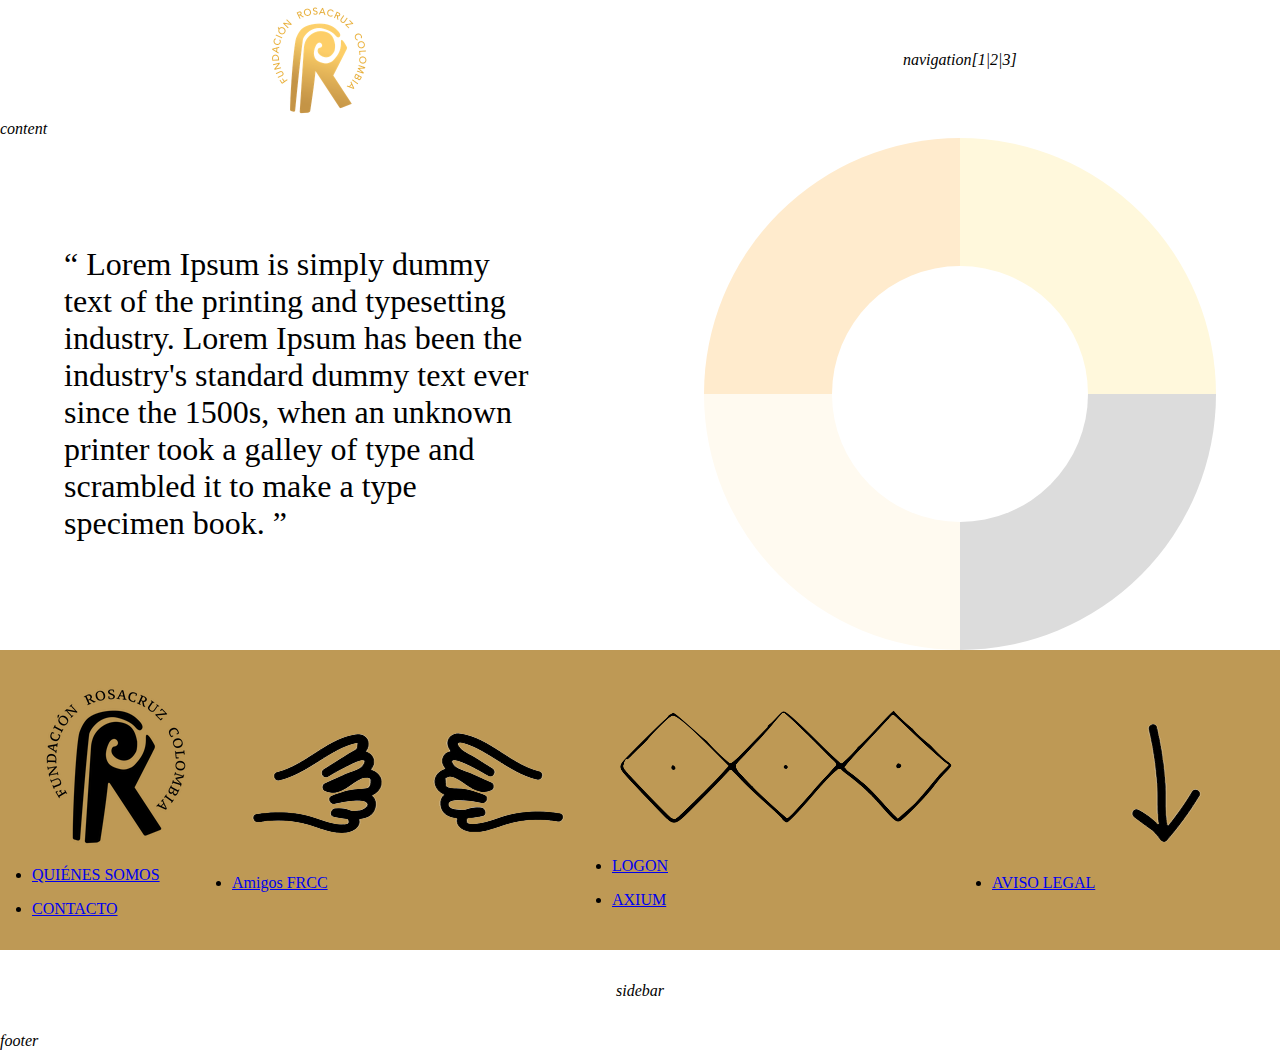
==== pages/index.html @ ac4dae91 "Refactor index.html and styles.css for improved structure and styling" ====
<!DOCTYPE html>
<html lang="en">
<head>
  <meta charset="UTF-8">
  <meta name="viewport" content="width=device-width, initial-scale=1.0">
  <title>Document</title>
  <link rel="stylesheet" href="./styles.css">
</head>
<body>
  <div id="container">
    <!-- MARK: HEADER -->
    <div id="header">
      <a href="/">
        <picture><img src="../assets/logo.png" alt="logo" /></picture>
      </a>
      <nav>
        <var>navigation[1|2|3]</var>
      </nav>
    </div>

    <div id="content">
      <var>content</var>
    </div>

    <!-- MARK: HERO -->
    <div class="rosa-hero">
      <div>
        <q>
          Lorem Ipsum is simply dummy text of the printing and typesetting industry. Lorem Ipsum has been the industry's standard dummy text ever since the 1500s, when an unknown printer took a
          galley of type and scrambled it to make a type specimen book.
        </q>
      </div>

      <nav class="rosa-circular-nav">
        <a data-orientation="top-left" href="#"></a>
        <a data-orientation="top-right" href="#"></a>
        <a data-orientation="bottom-left" href="#"></a>
        <a data-orientation="bottom-right" href="#"></a>
      </nav>
    </div>

    <!-- MARK: FOOTER -->
    <footer class="rosa-footer">
      <ul role="list">
        <li>
          <article class="rosa-footer-item">
            <img src="../assets/footer-logo.png" alt="logo" />
            <ul>
              <li><a href="#">QUIÉNES SOMOS</a></li>
              <li><a href="#">CONTACTO</a></li>
            </ul>
          </article>
        </li>
        <li>
          <article class="rosa-footer-item">
            <img src="../assets/footer-amigos.png" alt="logo" />
            <ul>
              <li><a href="#">Amigos FRCC</a></li>
          </article>
        </li>
        <li>
          <article class="rosa-footer-item">
            <img src="../assets/footer-logon.png" alt="logo" />
            <ul>
              <li><a href="#">LOGON</a></li>
              <li><a href="#">AXIUM</a></li>
            </ul>
          </article>
        </li>
        <li>
          <article class="rosa-footer-item">
            <img src="../assets/footer-aviso-legal.png" alt="logo" />
            <ul>
              <li><a href="#">AVISO LEGAL</a></li>
            </ul>
          </article>
        </li>
        <li>
          <article class="rosa-footer-item">
            <img src="../assets/footer-instagram.png" alt="logo" />
            <ul>
              <li><a href="#">INSTAGRAM</a></li>
            </ul>
          </article>
        </li>
      </ul>
    </footer>

    <!-- <div>
      <var>footer</var>
    </div> -->

    <div class="aside-container">
      <var>sidebar</var>
    </div>

    <div id="footer">
      <div class="gutter">
        <var>footer</var>
      </div>
    </div>
  </div>
</body>
</html>
---- pages/styles.css ----
:root {
  --background: white;
  --border-radius-nav-item: 100%;
}

html,
body {
  margin: 0;
  padding: 0;
  height: 100%;
  background-color: var(--background);
}

/*  Custom CSS
----------------------------------------------- */

:root {
  --footer-color: hsl(38.86deg 44.68% 53.92%);
}

* {
  box-sizing: border-box;
  padding: 0;
  margin: 0;
}

ul,
ol {
  list-style: none;
}

#container {
  display: flex;
  flex-direction: column;
  width: 100% !important;
}

#header {
  display: flex;
  justify-content: space-around;
  height: 120px
}

#header img {
  height: 100%;
}

#header nav {
  display: flex;
  flex-direction: row;
  align-items: center;
}

#header nav ul {
  display: flex;
  flex-direction: row;
  align-items: center;
  list-style: none;
  margin: 0;
  padding: 0;
  font-size: 1.2rem;
}

/* MARK: HERO */
.rosa-hero {
  display: flex;
  justify-content: space-around;
  align-items: center;
  gap: 2rem;
}

.rosa-hero > div {
  flex: 1;
}

.rosa-hero > div:first-child {
  text-wrap: pretty;
  max-width: 30ch;
  font-size: 2rem;
  line-height: normal;
}

.aside-container {
  width: 100%;
  display: flex;
  justify-content: center;
  background: var(--color-brown);
  padding: 2rem;
}

.aside-container aside {
  max-width: 1000px;
}

.rosa-circular-nav {
  position: relative;
  width: 40vw;
  aspect-ratio: 1/1;
  display: grid;
  grid-template-areas:
    "top-left top-right"
    "bottom-left bottom-right";
  grid-template-columns: repeat(2, 1fr);
  grid-template-rows: repeat(2, 1fr);
}

.rosa-circular-nav::after {
  content: '';
  position: absolute;
  top: 50%;
  left: 50%;
  transform: translate(-50%, -50%);
  width: 50%;
  aspect-ratio: 1/1;
  border-radius: 50%;
  background-color: var(--background);
}

a[data-orientation="top-left"] {
  grid-area: top-left;
  border-radius: var(--border-radius-nav-item) 0 0 0;
  transform-origin: 110% 110%;
  background-color: blanchedalmond;
}

a[data-orientation="top-left"] div {
  background-image: url('https://farm3.staticflickr.com/2827/10384422264_d9c7299146.jpg');
}

a[data-orientation="top-right"] {
  grid-area: top-right;
  border-radius: 0 var(--border-radius-nav-item) 0 0;
  transform-origin: -10% 110%;
  background-color: cornsilk;
}

a[data-orientation="top-right"] div {
  background-image: url('https://farm7.staticflickr.com/6083/6055581292_d94c2d90e3.jpg');
}

a[data-orientation="bottom-left"] {
  grid-area: bottom-left;
  border-radius: 0 0 0 var(--border-radius-nav-item);
  transform-origin: 110% -10%;
  background-color: floralwhite;
}

a[data-orientation="bottom-left"] div {
  background-image: url('https://farm7.staticflickr.com/6092/6227418584_d5883b0948.jpg');
}

a[data-orientation="bottom-right"] {
  grid-area: bottom-right;
  border-radius: 0 0 var(--border-radius-nav-item) 0;
  transform-origin: -10% -10%;
  background-color: gainsboro;
}

a[data-orientation="bottom-right"] div {
  background-image: url('https://farm8.staticflickr.com/7187/6895047173_d4b1a0d798.jpg');
}

/* MARK: FOOTER */
.rosa-footer {
  display: flex;
  justify-content: space-around;
  align-items: center;
  gap: 2rem;
  padding: 2rem;
  background-color: var(--footer-color);
}

.rosa-footer ul {
  display: flex;
  justify-content: space-around;
  align-items: center;
  gap: 2rem;
}

.rosa-footer-item {
  display: flex;
  flex-direction: column;
  gap: 1rem;
}

.rosa-footer-item ul {
  display: flex;
  flex-direction: column;
  align-items: flex-start;
  gap: 1rem;
  list-style-type: disc;
}
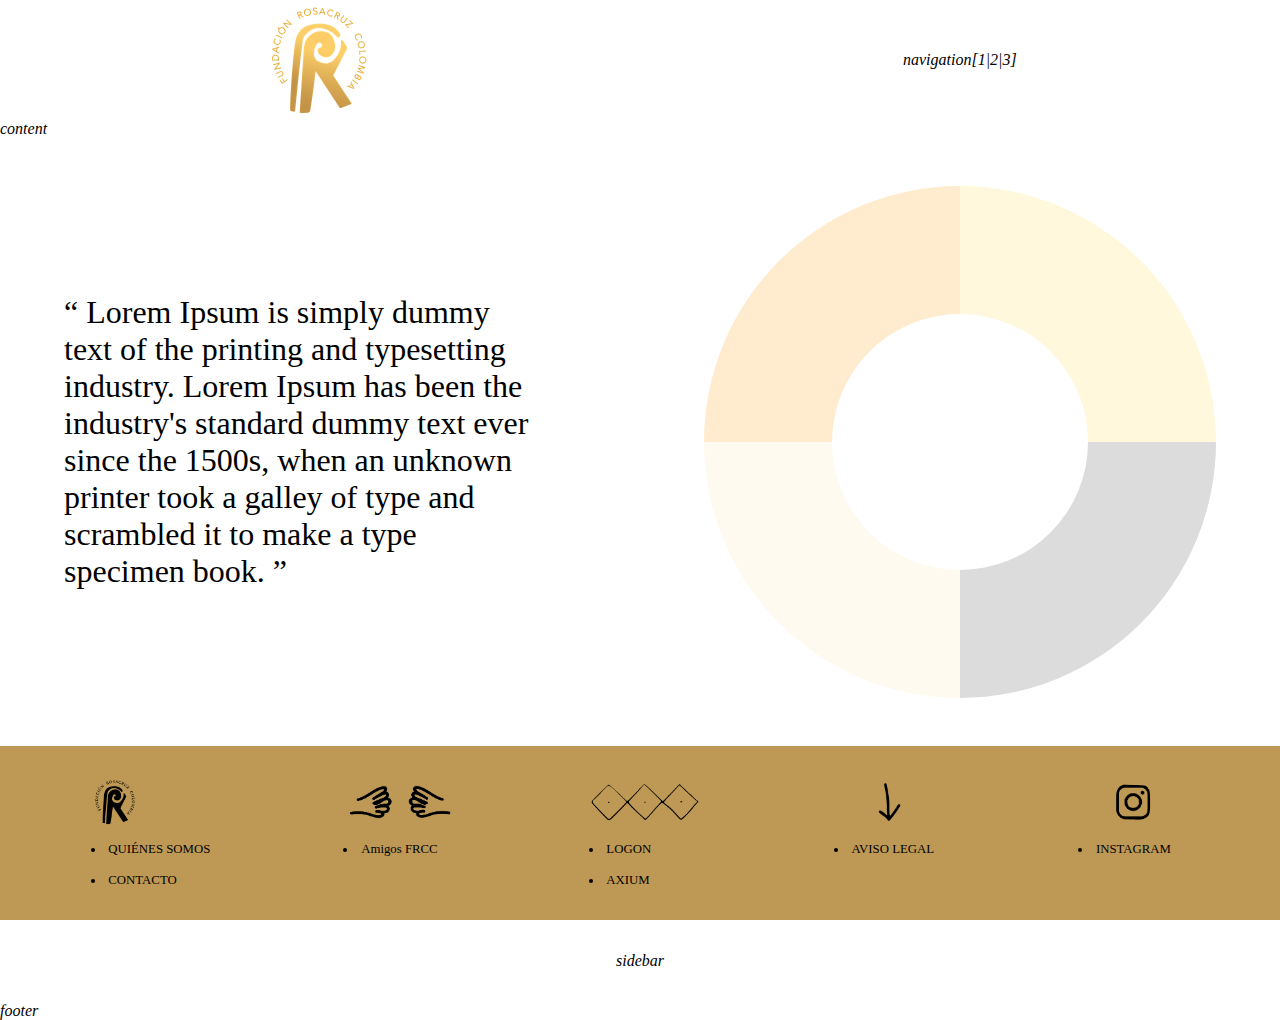
==== commit 35606c5e: "Refactor HTML and CSS for branding update" ====
--- a/pages/index.html
+++ b/pages/index.html
@@ -7,9 +7,9 @@
   <link rel="stylesheet" href="./styles.css">
 </head>
 <body>
-  <div id="container">
+  <div id="rosa-container">
     <!-- MARK: HEADER -->
-    <div id="header">
+    <div id="rosa-header">
       <a href="/">
         <picture><img src="../assets/logo.png" alt="logo" /></picture>
       </a>
@@ -18,7 +18,7 @@
       </nav>
     </div>
 
-    <div id="content">
+    <div id="rosa-content">
       <var>content</var>
     </div>
 
@@ -44,7 +44,7 @@
       <ul role="list">
         <li>
           <article class="rosa-footer-item">
-            <img src="../assets/footer-logo.png" alt="logo" />
+            <img class="rosa-footer-logo" src="../assets/footer-logo.png" alt="logo" />
             <ul>
               <li><a href="#">QUIÉNES SOMOS</a></li>
               <li><a href="#">CONTACTO</a></li>
@@ -90,7 +90,7 @@
       <var>footer</var>
     </div> -->
 
-    <div class="aside-container">
+    <div class="rosa-aside-container">
       <var>sidebar</var>
     </div>
 
--- a/pages/styles.css
+++ b/pages/styles.css
@@ -14,44 +14,73 @@
 /*  Custom CSS
 ----------------------------------------------- */
 
+/* MARK: ROOT */
 :root {
-  --footer-color: hsl(38.86deg 44.68% 53.92%);
-}
-
+  --footer-color: #be9955;
+  --text-color: black;
+}
+
+/* MARK: GLOBAL */
 * {
   box-sizing: border-box;
   padding: 0;
   margin: 0;
 }
 
+body {
+  font-size: 16px;
+  color: var(--text-color);
+}
+
 ul,
 ol {
   list-style: none;
 }
 
-#container {
+a,
+p,
+h1,
+h2,
+h3,
+h4,
+h5,
+h6 {
+  font-size: inherit;
+  color: inherit;
+}
+
+a {
+  text-decoration: none;
+}
+
+a:hover {
+  text-decoration: underline;
+}
+
+#rosa-container {
   display: flex;
   flex-direction: column;
   width: 100% !important;
 }
 
-#header {
+/* MARK: HEADER */
+#rosa-header {
   display: flex;
   justify-content: space-around;
   height: 120px
 }
 
-#header img {
+#rosa-header img {
   height: 100%;
 }
 
-#header nav {
+#rosa-header nav {
   display: flex;
   flex-direction: row;
   align-items: center;
 }
 
-#header nav ul {
+#rosa-header nav ul {
   display: flex;
   flex-direction: row;
   align-items: center;
@@ -67,6 +96,9 @@
   justify-content: space-around;
   align-items: center;
   gap: 2rem;
+  flex-wrap: wrap;
+  padding-top: 3rem;
+  padding-bottom: 3rem;
 }
 
 .rosa-hero > div {
@@ -80,7 +112,7 @@
   line-height: normal;
 }
 
-.aside-container {
+.rosa-aside-container {
   width: 100%;
   display: flex;
   justify-content: center;
@@ -88,7 +120,7 @@
   padding: 2rem;
 }
 
-.aside-container aside {
+.rosa-aside-container aside {
   max-width: 1000px;
 }
 
@@ -168,13 +200,17 @@
   gap: 2rem;
   padding: 2rem;
   background-color: var(--footer-color);
+  font-size: 0.8rem;
 }
 
 .rosa-footer ul {
-  display: flex;
-  justify-content: space-around;
-  align-items: center;
+  width: 100%;
+  max-width: 1200px;
+  display: flex;
+  justify-content: space-around;
+  align-items: baseline;
   gap: 2rem;
+  flex-wrap: wrap;
 }
 
 .rosa-footer-item {
@@ -189,7 +225,16 @@
   align-items: flex-start;
   gap: 1rem;
   list-style-type: disc;
-}
-
-
-
+  list-style-position: inside;
+}
+
+.rosa-footer-item img {
+  height: 48px;
+  width: auto;
+}
+
+img.rosa-footer-logo {
+  height: 48px;
+  width: 48px;
+}
+
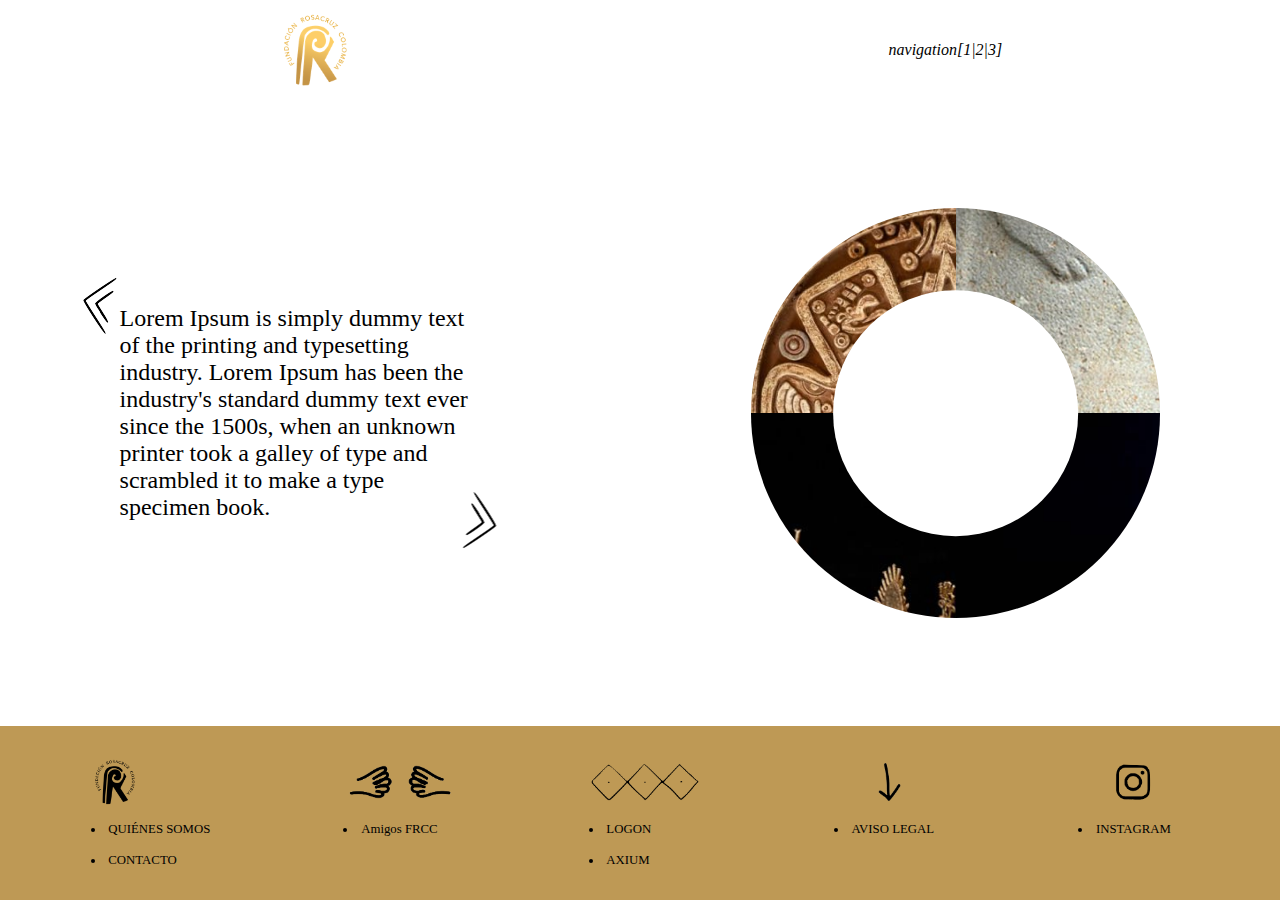
==== commit dc399e90: "Refactor index.html and styles.css for enhanced visual design and branding" ====
--- a/pages/index.html
+++ b/pages/index.html
@@ -18,24 +18,34 @@
       </nav>
     </div>
 
-    <div id="rosa-content">
+    <!-- <div id="rosa-content">
       <var>content</var>
-    </div>
+    </div> -->
 
     <!-- MARK: HERO -->
     <div class="rosa-hero">
-      <div>
+      <div class="rosa-hero-quote">
+        <img src="../assets/quote.png" alt="quote" />
         <q>
           Lorem Ipsum is simply dummy text of the printing and typesetting industry. Lorem Ipsum has been the industry's standard dummy text ever since the 1500s, when an unknown printer took a
           galley of type and scrambled it to make a type specimen book.
         </q>
+        <img src="../assets/quote.png" alt="quote" />
       </div>
 
       <nav class="rosa-circular-nav">
-        <a data-orientation="top-left" href="#"></a>
-        <a data-orientation="top-right" href="#"></a>
-        <a data-orientation="bottom-left" href="#"></a>
-        <a data-orientation="bottom-right" href="#"></a>
+        <a data-orientation="top-left" href="#">
+          <img src="../assets/hero-nav-1.jpeg" alt="nav" />
+        </a>
+        <a data-orientation="top-right" href="#">
+          <img src="../assets/hero-nav-2.jpeg" alt="nav" />
+        </a>
+        <a data-orientation="bottom-left" href="#">
+          <img src="../assets/hero-nav-3.jpeg" alt="nav" />
+        </a>
+        <a data-orientation="bottom-right" href="#">
+          <img src="../assets/hero-nav-4.jpeg" alt="nav" />
+        </a>
       </nav>
     </div>
 
@@ -90,7 +100,7 @@
       <var>footer</var>
     </div> -->
 
-    <div class="rosa-aside-container">
+    <!-- <div class="rosa-aside-container">
       <var>sidebar</var>
     </div>
 
@@ -98,7 +108,8 @@
       <div class="gutter">
         <var>footer</var>
       </div>
-    </div>
+    </div> -->
+
   </div>
 </body>
 </html>
--- a/pages/styles.css
+++ b/pages/styles.css
@@ -8,7 +8,7 @@
   margin: 0;
   padding: 0;
   height: 100%;
-  background-color: var(--background);
+  background-color: var(--rosa-page-background);
 }
 
 /*  Custom CSS
@@ -16,8 +16,10 @@
 
 /* MARK: ROOT */
 :root {
-  --footer-color: #be9955;
-  --text-color: black;
+  --rosa-page-background: white;
+  --rosa-footer-color: #be9955;
+  --rosa-text-color: black;
+  --rosa-max-width: 1200px;
 }
 
 /* MARK: GLOBAL */
@@ -29,7 +31,7 @@
 
 body {
   font-size: 16px;
-  color: var(--text-color);
+  color: var(--rosa-text-color);
 }
 
 ul,
@@ -39,6 +41,7 @@
 
 a,
 p,
+q,
 h1,
 h2,
 h3,
@@ -49,6 +52,21 @@
   color: inherit;
 }
 
+a,
+p,
+span {
+  text-wrap: pretty;
+}
+
+h1,
+h2,
+h3,
+h4,
+h5,
+h6 {
+  text-wrap: balance;
+}
+
 a {
   text-decoration: none;
 }
@@ -61,13 +79,15 @@
   display: flex;
   flex-direction: column;
   width: 100% !important;
+  min-height: 100%;
 }
 
 /* MARK: HEADER */
 #rosa-header {
   display: flex;
   justify-content: space-around;
-  height: 120px
+  height: 100px;
+  padding: 10px;
 }
 
 #rosa-header img {
@@ -92,13 +112,14 @@
 
 /* MARK: HERO */
 .rosa-hero {
+  flex: 1;
   display: flex;
   justify-content: space-around;
   align-items: center;
   gap: 2rem;
   flex-wrap: wrap;
-  padding-top: 3rem;
-  padding-bottom: 3rem;
+  padding-top: 1rem;
+  padding-bottom: 1rem;
 }
 
 .rosa-hero > div {
@@ -108,25 +129,41 @@
 .rosa-hero > div:first-child {
   text-wrap: pretty;
   max-width: 30ch;
-  font-size: 2rem;
   line-height: normal;
 }
 
-.rosa-aside-container {
-  width: 100%;
-  display: flex;
-  justify-content: center;
-  background: var(--color-brown);
-  padding: 2rem;
-}
-
-.rosa-aside-container aside {
-  max-width: 1000px;
-}
-
+/* MARK: HERO QUOTE */
+.rosa-hero-quote {
+  position: relative;
+  font-size: 1.5rem;
+}
+
+.rosa-hero-quote img:first-child {
+  position: absolute;
+  top: 0;
+  left: 0;
+  transform: translate(-100%, -50%);
+}
+
+.rosa-hero-quote img:last-child {
+  position: absolute;
+  bottom: 0;
+  right: 0;
+  transform: rotate(180deg) translate(-50%, -50%);
+}
+
+.rosa-hero-quote q::before {
+  content: "";
+}
+
+.rosa-hero-quote q::after {
+  content: "";
+}
+
+/* MARK: HERO NAV */
 .rosa-circular-nav {
   position: relative;
-  width: 40vw;
+  width: 32vw;
   aspect-ratio: 1/1;
   display: grid;
   grid-template-areas:
@@ -142,10 +179,20 @@
   top: 50%;
   left: 50%;
   transform: translate(-50%, -50%);
-  width: 50%;
+  width: 60%;
   aspect-ratio: 1/1;
   border-radius: 50%;
-  background-color: var(--background);
+  background-color: var(--rosa-page-background);
+}
+
+.rosa-circular-nav a {
+  overflow: hidden;
+}
+
+.rosa-circular-nav img {
+  width: 400px;
+  aspect-ratio: 1 / 1;
+  object-fit: cover;
 }
 
 a[data-orientation="top-left"] {
@@ -192,6 +239,17 @@
   background-image: url('https://farm8.staticflickr.com/7187/6895047173_d4b1a0d798.jpg');
 }
 
+.rosa-aside-container {
+  width: 100%;
+  display: flex;
+  justify-content: center;
+  padding: 2rem;
+}
+
+.rosa-aside-container aside {
+  max-width: 1000px;
+}
+
 /* MARK: FOOTER */
 .rosa-footer {
   display: flex;
@@ -199,7 +257,7 @@
   align-items: center;
   gap: 2rem;
   padding: 2rem;
-  background-color: var(--footer-color);
+  background-color: var(--rosa-footer-color);
   font-size: 0.8rem;
 }
 
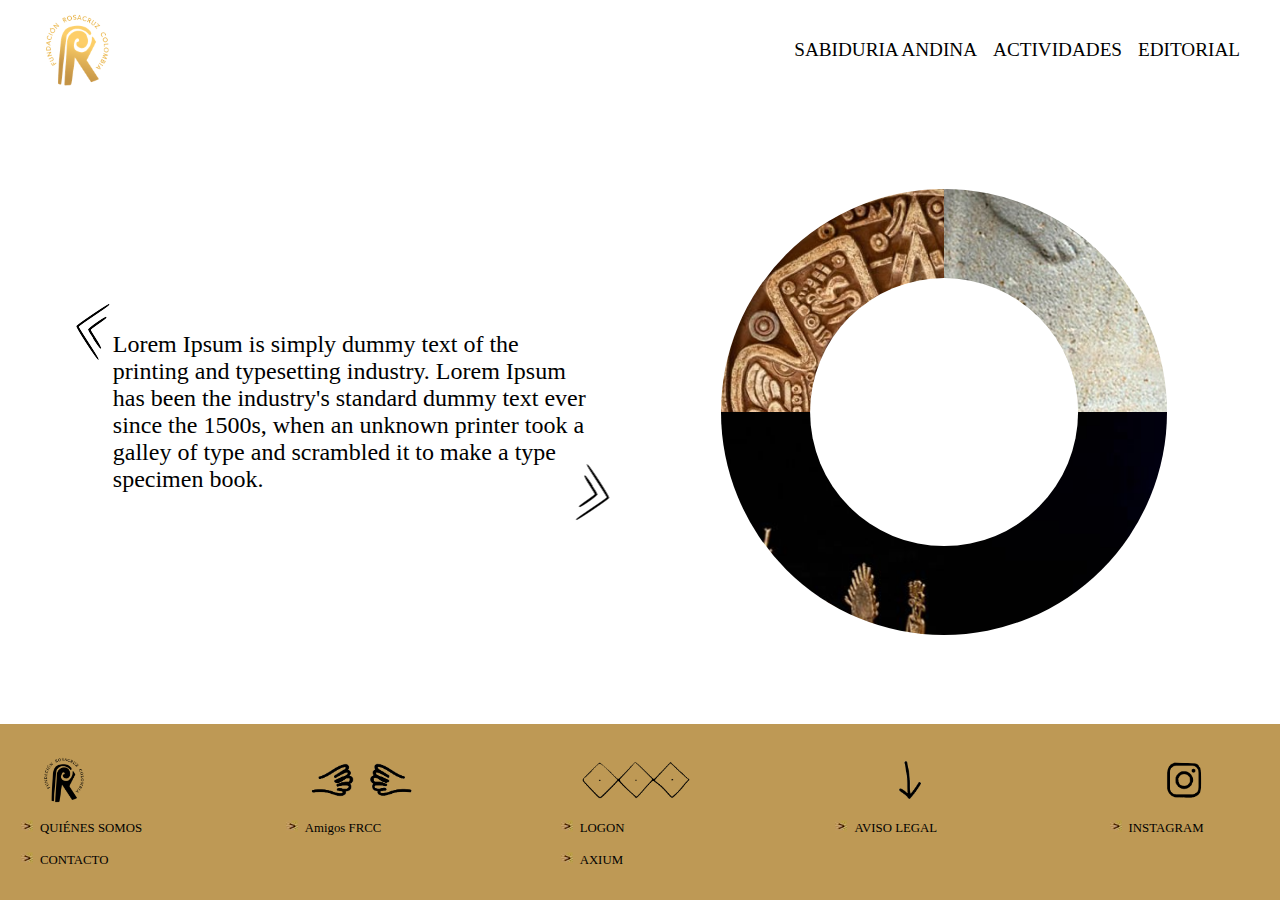
==== commit 936dd840: "Update header layout and navigation links in index.html, adjust CSS for consistency" ====
--- a/pages/index.html
+++ b/pages/index.html
@@ -10,12 +10,21 @@
   <div id="rosa-container">
     <!-- MARK: HEADER -->
     <div id="rosa-header">
-      <a href="/">
-        <picture><img src="../assets/logo.png" alt="logo" /></picture>
-      </a>
-      <nav>
-        <var>navigation[1|2|3]</var>
-      </nav>
+      <div>
+        <a href="/">
+          <picture><img src="../assets/logo.png" alt="logo" /></picture>
+        </a>
+        <!-- <nav>
+          <var>navigation[1|2|3]</var>
+        </nav> -->
+        <nav>
+          <ul>
+            <li><a href="#">SABIDURIA ANDINA</a></li>
+            <li><a href="#">ACTIVIDADES</a></li>
+            <li><a href="#">EDITORIAL</a></li>
+          </ul>
+        </nav>
+      </div>
     </div>
 
     <!-- <div id="rosa-content">
--- a/pages/styles.css
+++ b/pages/styles.css
@@ -85,19 +85,31 @@
 /* MARK: HEADER */
 #rosa-header {
   display: flex;
-  justify-content: space-around;
+  justify-content: center;
   height: 100px;
   padding: 10px;
 }
 
+#rosa-header > div {
+  display: flex;
+  justify-content: space-between;
+  height: 100%;
+  width: 100%;
+  max-width: var(--rosa-max-width);
+}
+
 #rosa-header img {
   height: 100%;
 }
 
 #rosa-header nav {
-  display: flex;
-  flex-direction: row;
+  align-self: center;
+}
+
+#rosa-header nav ul {
+  display: flex;
   align-items: center;
+  gap: 1rem;
 }
 
 #rosa-header nav ul {
@@ -114,26 +126,24 @@
 .rosa-hero {
   flex: 1;
   display: flex;
-  justify-content: space-around;
+  justify-content: center;
   align-items: center;
-  gap: 2rem;
+  gap: 10vw;
   flex-wrap: wrap;
-  padding-top: 1rem;
-  padding-bottom: 1rem;
-}
-
-.rosa-hero > div {
-  flex: 1;
+  padding: 2rem;
 }
 
 .rosa-hero > div:first-child {
   text-wrap: pretty;
-  max-width: 30ch;
+  max-width: 40ch;
   line-height: normal;
 }
 
 /* MARK: HERO QUOTE */
 .rosa-hero-quote {
+  flex-grow: 1;
+  flex-basis: 300px;
+  flex-shrink: 0;
   position: relative;
   font-size: 1.5rem;
 }
@@ -162,6 +172,8 @@
 
 /* MARK: HERO NAV */
 .rosa-circular-nav {
+  flex-grow: 0.3;
+  flex-basis: 300px;
   position: relative;
   width: 32vw;
   aspect-ratio: 1/1;
@@ -263,9 +275,9 @@
 
 .rosa-footer ul {
   width: 100%;
-  max-width: 1200px;
-  display: flex;
-  justify-content: space-around;
+  max-width: var(--rosa-max-width);
+  display: flex;
+  justify-content: space-between;
   align-items: baseline;
   gap: 2rem;
   flex-wrap: wrap;
@@ -284,6 +296,7 @@
   gap: 1rem;
   list-style-type: disc;
   list-style-position: inside;
+  list-style: url('../assets/list-decoration.png');
 }
 
 .rosa-footer-item img {
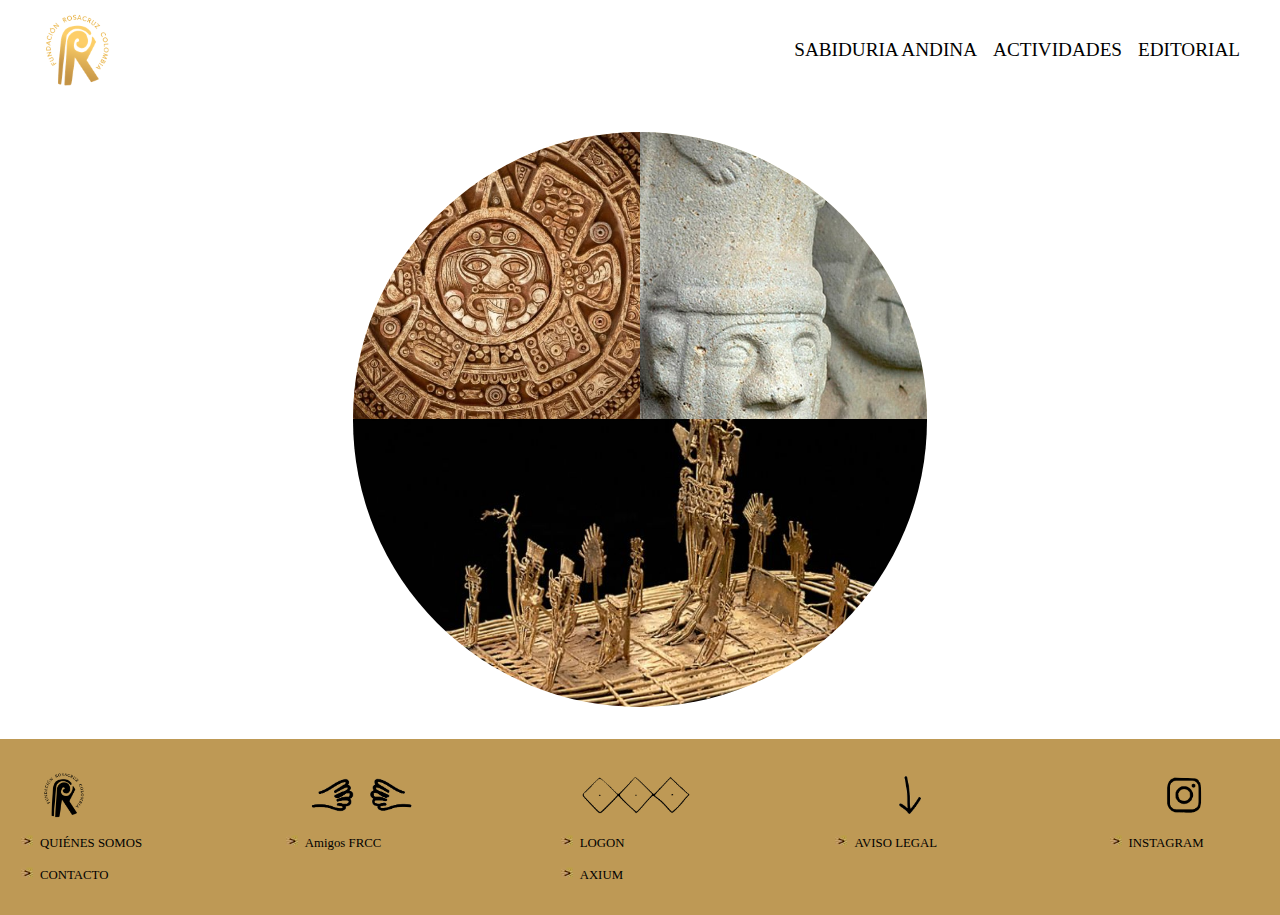
==== commit 5d33c826: "Refactor rosa-hero and rosa-circular-nav layouts in index.html and styles.css" ====
--- a/pages/index.html
+++ b/pages/index.html
@@ -33,15 +33,6 @@
 
     <!-- MARK: HERO -->
     <div class="rosa-hero">
-      <div class="rosa-hero-quote">
-        <img src="../assets/quote.png" alt="quote" />
-        <q>
-          Lorem Ipsum is simply dummy text of the printing and typesetting industry. Lorem Ipsum has been the industry's standard dummy text ever since the 1500s, when an unknown printer took a
-          galley of type and scrambled it to make a type specimen book.
-        </q>
-        <img src="../assets/quote.png" alt="quote" />
-      </div>
-
       <nav class="rosa-circular-nav">
         <a data-orientation="top-left" href="#">
           <img src="../assets/hero-nav-1.jpeg" alt="nav" />
@@ -49,11 +40,8 @@
         <a data-orientation="top-right" href="#">
           <img src="../assets/hero-nav-2.jpeg" alt="nav" />
         </a>
-        <a data-orientation="bottom-left" href="#">
+        <a data-orientation="bottom" href="#">
           <img src="../assets/hero-nav-3.jpeg" alt="nav" />
-        </a>
-        <a data-orientation="bottom-right" href="#">
-          <img src="../assets/hero-nav-4.jpeg" alt="nav" />
         </a>
       </nav>
     </div>
--- a/pages/styles.css
+++ b/pages/styles.css
@@ -139,37 +139,6 @@
   line-height: normal;
 }
 
-/* MARK: HERO QUOTE */
-.rosa-hero-quote {
-  flex-grow: 1;
-  flex-basis: 300px;
-  flex-shrink: 0;
-  position: relative;
-  font-size: 1.5rem;
-}
-
-.rosa-hero-quote img:first-child {
-  position: absolute;
-  top: 0;
-  left: 0;
-  transform: translate(-100%, -50%);
-}
-
-.rosa-hero-quote img:last-child {
-  position: absolute;
-  bottom: 0;
-  right: 0;
-  transform: rotate(180deg) translate(-50%, -50%);
-}
-
-.rosa-hero-quote q::before {
-  content: "";
-}
-
-.rosa-hero-quote q::after {
-  content: "";
-}
-
 /* MARK: HERO NAV */
 .rosa-circular-nav {
   flex-grow: 0.3;
@@ -180,21 +149,11 @@
   display: grid;
   grid-template-areas:
     "top-left top-right"
-    "bottom-left bottom-right";
+    "bottom bottom";
   grid-template-columns: repeat(2, 1fr);
   grid-template-rows: repeat(2, 1fr);
-}
-
-.rosa-circular-nav::after {
-  content: '';
-  position: absolute;
-  top: 50%;
-  left: 50%;
-  transform: translate(-50%, -50%);
-  width: 60%;
-  aspect-ratio: 1/1;
+  overflow: hidden;
   border-radius: 50%;
-  background-color: var(--rosa-page-background);
 }
 
 .rosa-circular-nav a {
@@ -202,53 +161,43 @@
 }
 
 .rosa-circular-nav img {
-  width: 400px;
+  width: 100%;
   aspect-ratio: 1 / 1;
   object-fit: cover;
+  height: 100%;
+  transform: scale(1);
+  transition: .3s ease-in-out;
+}
+
+.rosa-circular-nav a:hover img {
+  transform: scale(1.1);
+  transition: transform .3s ease-in-out;
 }
 
 a[data-orientation="top-left"] {
   grid-area: top-left;
-  border-radius: var(--border-radius-nav-item) 0 0 0;
+  z-index: 1;
   transform-origin: 110% 110%;
   background-color: blanchedalmond;
 }
 
-a[data-orientation="top-left"] div {
-  background-image: url('https://farm3.staticflickr.com/2827/10384422264_d9c7299146.jpg');
-}
-
 a[data-orientation="top-right"] {
   grid-area: top-right;
-  border-radius: 0 var(--border-radius-nav-item) 0 0;
+  z-index: 1;
   transform-origin: -10% 110%;
   background-color: cornsilk;
 }
 
-a[data-orientation="top-right"] div {
-  background-image: url('https://farm7.staticflickr.com/6083/6055581292_d94c2d90e3.jpg');
-}
-
-a[data-orientation="bottom-left"] {
-  grid-area: bottom-left;
-  border-radius: 0 0 0 var(--border-radius-nav-item);
-  transform-origin: 110% -10%;
-  background-color: floralwhite;
-}
-
-a[data-orientation="bottom-left"] div {
-  background-image: url('https://farm7.staticflickr.com/6092/6227418584_d5883b0948.jpg');
-}
-
-a[data-orientation="bottom-right"] {
-  grid-area: bottom-right;
-  border-radius: 0 0 var(--border-radius-nav-item) 0;
-  transform-origin: -10% -10%;
-  background-color: gainsboro;
-}
-
-a[data-orientation="bottom-right"] div {
-  background-image: url('https://farm8.staticflickr.com/7187/6895047173_d4b1a0d798.jpg');
+a[data-orientation="bottom"] {
+  grid-area: bottom;
+}
+
+a[data-orientation="bottom"] div {
+  position: absolute;
+  top: 0;
+  left: 0;
+  width: 100%;
+  height: 100%;
 }
 
 .rosa-aside-container {
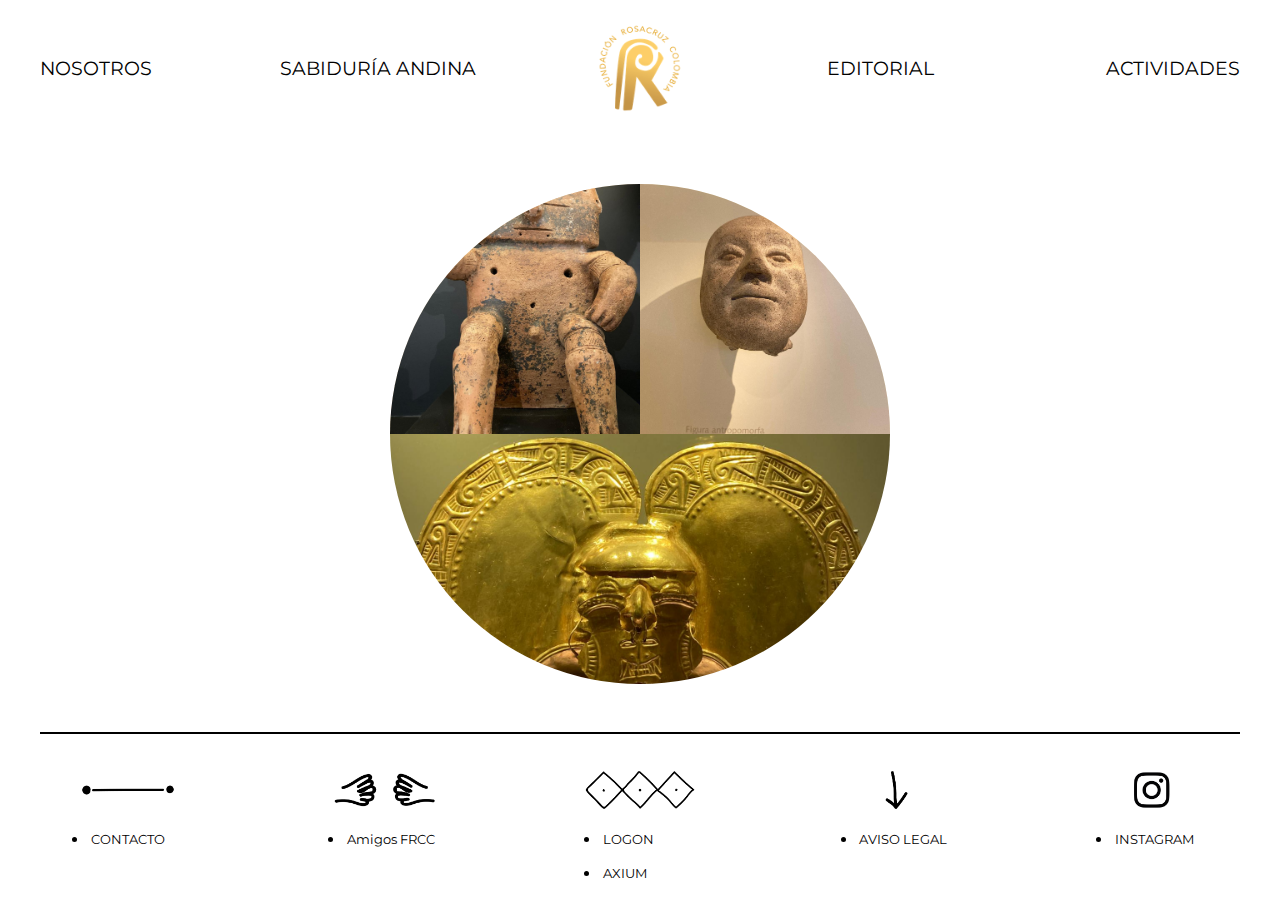
==== commit 60ff1cd9: "Update to new design with asset and HTML/CSS modifications" ====
--- a/pages/index.html
+++ b/pages/index.html
@@ -5,26 +5,30 @@
   <meta name="viewport" content="width=device-width, initial-scale=1.0">
   <title>Document</title>
   <link rel="stylesheet" href="./styles.css">
+
+  <link rel="preconnect" href="https://fonts.googleapis.com">
+  <link rel="preconnect" href="https://fonts.gstatic.com" crossorigin>
+  <link href="https://fonts.googleapis.com/css2?family=Noto+Sans:ital,wght@0,100..900;1,100..900&display=swap" rel="stylesheet">
+  <link rel="preconnect" href="https://fonts.googleapis.com">
+  <link rel="preconnect" href="https://fonts.gstatic.com" crossorigin>
+  <link href="https://fonts.googleapis.com/css2?family=Montserrat:ital,wght@0,100..900;1,100..900&display=swap" rel="stylesheet">
 </head>
 <body>
   <div id="rosa-container">
     <!-- MARK: HEADER -->
     <div id="rosa-header">
-      <div>
+      <nav>
+        <a href="#">NOSOTROS</a>
+        <a href="#">SABIDURÍA ANDINA</a>
         <a href="/">
-          <picture><img src="../assets/logo.png" alt="logo" /></picture>
+          <img src="../assets/logo.png" alt="logo" />
         </a>
-        <!-- <nav>
-          <var>navigation[1|2|3]</var>
-        </nav> -->
-        <nav>
-          <ul>
-            <li><a href="#">SABIDURIA ANDINA</a></li>
-            <li><a href="#">ACTIVIDADES</a></li>
-            <li><a href="#">EDITORIAL</a></li>
-          </ul>
-        </nav>
-      </div>
+        <a href="#">EDITORIAL</a>
+        <a href="#">ACTIVIDADES</a>
+      </nav>
+      <!-- <nav>
+        <var>navigation[1|2|3]</var>
+      </nav> -->
     </div>
 
     <!-- <div id="rosa-content">
@@ -35,13 +39,13 @@
     <div class="rosa-hero">
       <nav class="rosa-circular-nav">
         <a data-orientation="top-left" href="#">
-          <img src="../assets/hero-nav-1.jpeg" alt="nav" />
+          <img src="../assets/hero-nav-superior-izquierda.jpeg" alt="nav" />
         </a>
         <a data-orientation="top-right" href="#">
-          <img src="../assets/hero-nav-2.jpeg" alt="nav" />
+          <img src="../assets/hero-nav-superior-derecha.jpeg" alt="nav" />
         </a>
         <a data-orientation="bottom" href="#">
-          <img src="../assets/hero-nav-3.jpeg" alt="nav" />
+          <img src="../assets/hero-nav-inferior.jpeg" alt="nav" />
         </a>
       </nav>
     </div>
@@ -51,9 +55,8 @@
       <ul role="list">
         <li>
           <article class="rosa-footer-item">
-            <img class="rosa-footer-logo" src="../assets/footer-logo.png" alt="logo" />
+            <img class="rosa-footer-contacto" src="../assets/footer-contacto.png" alt="logo" />
             <ul>
-              <li><a href="#">QUIÉNES SOMOS</a></li>
               <li><a href="#">CONTACTO</a></li>
             </ul>
           </article>
--- a/pages/styles.css
+++ b/pages/styles.css
@@ -9,6 +9,7 @@
   padding: 0;
   height: 100%;
   background-color: var(--rosa-page-background);
+  font-family: "Noto Sans", sans-serif;
 }
 
 /*  Custom CSS
@@ -17,7 +18,7 @@
 /* MARK: ROOT */
 :root {
   --rosa-page-background: white;
-  --rosa-footer-color: #be9955;
+  --rosa-footer-color: var(--rosa-page-background);
   --rosa-text-color: black;
   --rosa-max-width: 1200px;
 }
@@ -37,6 +38,10 @@
 ul,
 ol {
   list-style: none;
+}
+
+a {
+  font-family: "Montserrat";
 }
 
 a,
@@ -86,16 +91,7 @@
 #rosa-header {
   display: flex;
   justify-content: center;
-  height: 100px;
-  padding: 10px;
-}
-
-#rosa-header > div {
-  display: flex;
-  justify-content: space-between;
-  height: 100%;
-  width: 100%;
-  max-width: var(--rosa-max-width);
+  padding: 20px;
 }
 
 #rosa-header img {
@@ -106,20 +102,31 @@
   align-self: center;
 }
 
-#rosa-header nav ul {
-  display: flex;
+#rosa-header nav {
+  display: grid;
+  grid-template-columns: repeat(5, 1fr);
   align-items: center;
-  gap: 1rem;
-}
-
-#rosa-header nav ul {
-  display: flex;
-  flex-direction: row;
-  align-items: center;
-  list-style: none;
-  margin: 0;
-  padding: 0;
+  max-width: var(--rosa-max-width);
+  width: 100%;
+}
+
+#rosa-header nav a {
+  display: flex;
   font-size: 1.2rem;
+}
+
+#rosa-header nav a:nth-child(4) {
+  margin: auto;
+}
+
+#rosa-header nav a:nth-child(5) {
+  margin-left: auto;
+}
+
+#rosa-header nav img {
+  height: 96px;
+  width: 96px;
+  margin: auto;
 }
 
 /* MARK: HERO */
@@ -130,7 +137,7 @@
   align-items: center;
   gap: 10vw;
   flex-wrap: wrap;
-  padding: 2rem;
+  padding: 3rem 3rem;
 }
 
 .rosa-hero > div:first-child {
@@ -141,10 +148,9 @@
 
 /* MARK: HERO NAV */
 .rosa-circular-nav {
-  flex-grow: 0.3;
-  flex-basis: 300px;
+  width: 100%;
+  max-width: 500px;
   position: relative;
-  width: 32vw;
   aspect-ratio: 1/1;
   display: grid;
   grid-template-areas:
@@ -217,12 +223,11 @@
   justify-content: space-around;
   align-items: center;
   gap: 2rem;
-  padding: 2rem;
   background-color: var(--rosa-footer-color);
   font-size: 0.8rem;
 }
 
-.rosa-footer ul {
+.rosa-footer > ul {
   width: 100%;
   max-width: var(--rosa-max-width);
   display: flex;
@@ -230,6 +235,8 @@
   align-items: baseline;
   gap: 2rem;
   flex-wrap: wrap;
+  padding: 2rem;
+  border-top: 2px solid var(--rosa-text-color);
 }
 
 .rosa-footer-item {
@@ -245,7 +252,6 @@
   gap: 1rem;
   list-style-type: disc;
   list-style-position: inside;
-  list-style: url('../assets/list-decoration.png');
 }
 
 .rosa-footer-item img {
@@ -253,8 +259,7 @@
   width: auto;
 }
 
-img.rosa-footer-logo {
-  height: 48px;
-  width: 48px;
-}
-
+img.rosa-footer-contacto {
+  width: 100%;
+}
+
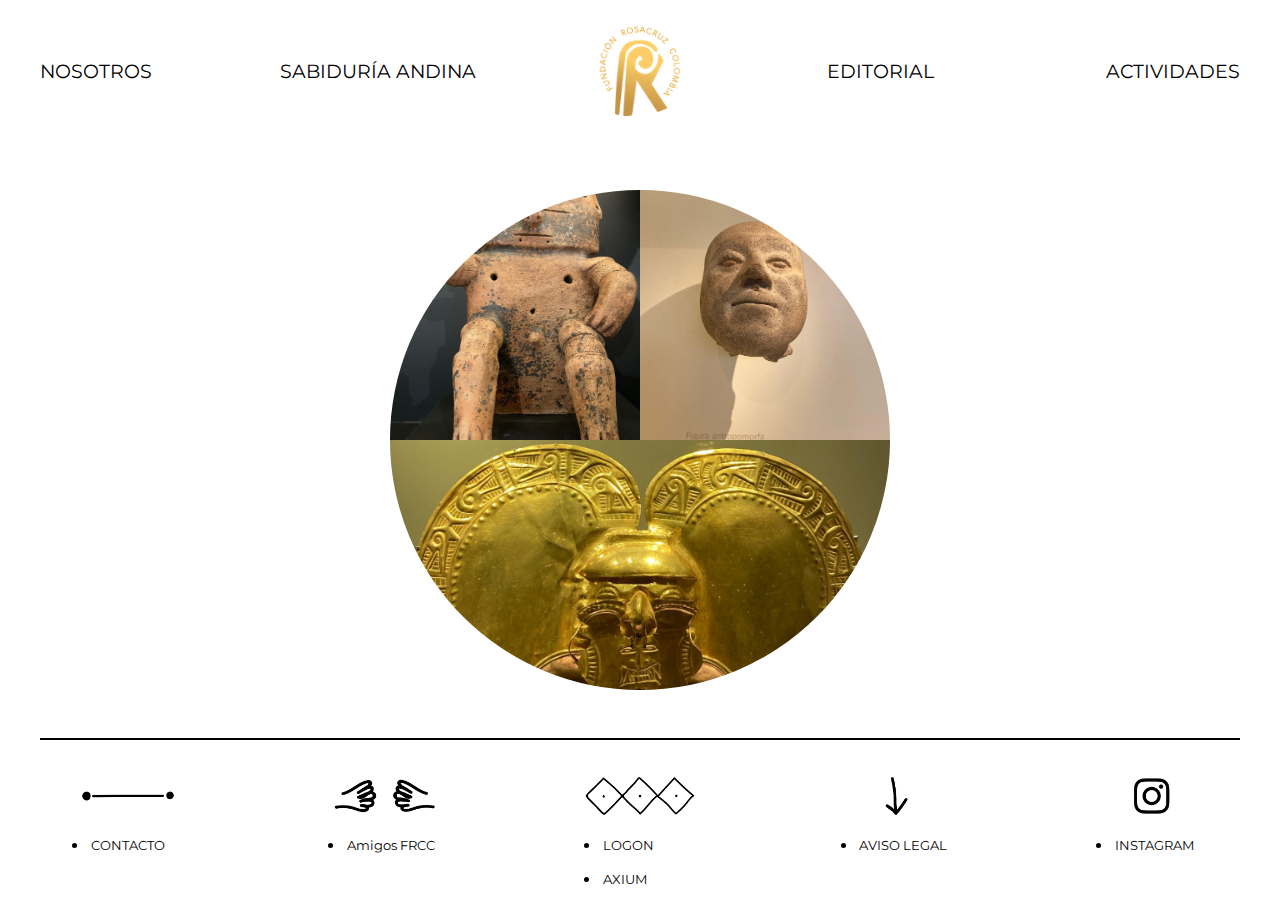
==== commit 5a3327c9: "Add responsive navigation and focus styles to website" ====
--- a/pages/index.html
+++ b/pages/index.html
@@ -17,11 +17,27 @@
   <div id="rosa-container">
     <!-- MARK: HEADER -->
     <div id="rosa-header">
-      <nav>
+      <nav id="mobile-nav">
+        <a href="/">
+          <img class="logo" src="../assets/logo.png" alt="logo" />
+        </a>
+        <label for="menu-toggle">
+          <img class="menu-icon" src="../assets/menu.png" alt="menu" />
+          <img class="close-icon" src="../assets/close.png" alt="close" />
+          <input id="menu-toggle" type="checkbox" class="visually-hidden" />
+        </label>
+        <ul id="menu">
+          <li><a tabindex="-1" href="#">NOSOTROS</a></li>
+          <li><a tabindex="-1" href="#">SABIDURÍA ANDINA</a></li>
+          <li><a tabindex="-1" href="#">EDITORIAL</a></li>
+          <li><a tabindex="-1" href="#">ACTIVIDADES</a></li>
+        </ul>
+      </nav>
+      <nav id="desktop-nav">
         <a href="#">NOSOTROS</a>
         <a href="#">SABIDURÍA ANDINA</a>
         <a href="/">
-          <img src="../assets/logo.png" alt="logo" />
+          <img class="logo" src="../assets/logo.png" alt="logo" />
         </a>
         <a href="#">EDITORIAL</a>
         <a href="#">ACTIVIDADES</a>
--- a/pages/styles.css
+++ b/pages/styles.css
@@ -21,6 +21,7 @@
   --rosa-footer-color: var(--rosa-page-background);
   --rosa-text-color: black;
   --rosa-max-width: 1200px;
+  --rosa-focus-color: goldenrod;
 }
 
 /* MARK: GLOBAL */
@@ -28,6 +29,10 @@
   box-sizing: border-box;
   padding: 0;
   margin: 0;
+}
+
+*:focus {
+  outline: 2px solid var(--rosa-focus-color);
 }
 
 body {
@@ -92,22 +97,7 @@
   display: flex;
   justify-content: center;
   padding: 20px;
-}
-
-#rosa-header img {
-  height: 100%;
-}
-
-#rosa-header nav {
-  align-self: center;
-}
-
-#rosa-header nav {
-  display: grid;
-  grid-template-columns: repeat(5, 1fr);
-  align-items: center;
-  max-width: var(--rosa-max-width);
-  width: 100%;
+  z-index: 2;
 }
 
 #rosa-header nav a {
@@ -123,10 +113,100 @@
   margin-left: auto;
 }
 
-#rosa-header nav img {
-  height: 96px;
+.logo {
   width: 96px;
   margin: auto;
+}
+
+#desktop-nav {
+  display: none;
+  margin: auto;
+}
+
+#mobile-nav {
+  width: 100%;
+  display: flex;
+  justify-content: space-between;
+  align-items: center;
+}
+
+#mobile-nav:has(input:checked) #menu {
+  transform: translate(0, 0);
+}
+
+@media screen and (min-width: 768px) {
+  #mobile-nav {
+    display: none;
+  }
+
+  #desktop-nav {
+    display: grid;
+    grid-template-columns: repeat(5, 1fr);
+    align-items: center;
+    max-width: var(--rosa-max-width);
+    width: 100%;
+  }
+}
+
+/* MARK: NAV MENU */
+label[for="menu-toggle"] {
+  width: 48px;
+  height: 48px;
+  cursor: pointer;
+  display: flex;
+  align-items: center;
+  justify-content: center;
+}
+
+label[for="menu-toggle"]:hover {
+  background-color: lightgray;
+}
+
+label[for="menu-toggle"]:focus-within {
+  outline: 2px solid goldenrod;
+}
+
+label[for="menu-toggle"] img {
+  width: 32px;
+  height: 32px;
+}
+
+label[for="menu-toggle"]:has(input:checked) .menu-icon {
+  display: none;
+}
+
+label[for="menu-toggle"]:has(input:checked) .close-icon {
+  display: block;
+}
+
+label[for="menu-toggle"]:not(:has(input:checked)) .menu-icon {
+  display: block;
+}
+
+label[for="menu-toggle"]:not(:has(input:checked)) .close-icon {
+  display: none;
+}
+
+#menu {
+  position: absolute;
+  top: 130px;
+  left: 0;
+  width: 100%;
+  height: calc(100% - 130px);
+  padding: 50px;
+  background-color: var(--rosa-page-background);
+  transform-origin: 0% 0%;
+  transform: translate(-100%, 0);
+  transition: transform 0.5s cubic-bezier(0.77,0.2,0.05,1.0);
+}
+
+#menu li {
+  padding: 10px 0;
+  font-size: 22px;
+}
+
+#menu-toggle input:checked ~ ul {
+  transform: translate(0, 0);
 }
 
 /* MARK: HERO */
@@ -259,7 +339,13 @@
   width: auto;
 }
 
-img.rosa-footer-contacto {
-  width: 100%;
-}
-
+/* MARK: HELPERS */
+.visually-hidden {
+  position: absolute;
+  clip: rect(1px, 1px, 1px, 1px);
+  padding: 0;
+  border: 0;
+  height: 1px;
+  width: 1px;
+  overflow: hidden;
+}
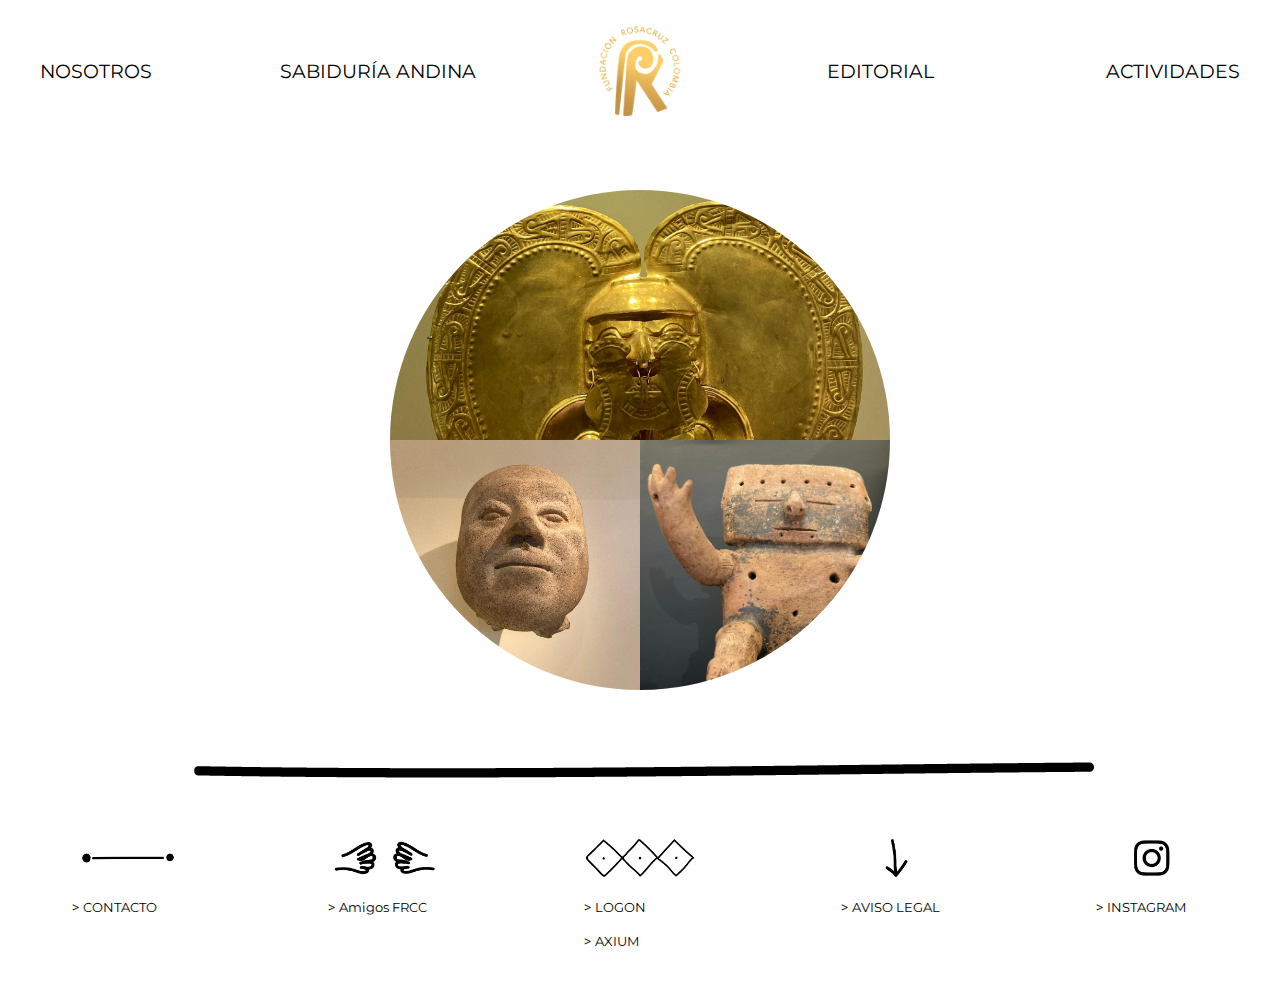
==== commit 3e5a0046: "Refactor hero navigation and update asset references" ====
--- a/pages/index.html
+++ b/pages/index.html
@@ -54,18 +54,21 @@
     <!-- MARK: HERO -->
     <div class="rosa-hero">
       <nav class="rosa-circular-nav">
-        <a data-orientation="top-left" href="#">
-          <img src="../assets/hero-nav-superior-izquierda.jpeg" alt="nav" />
+        <a data-orientation="superior" href="#">
+          <img src="../assets/hero-nav-superior.jpeg" alt="nav" />
         </a>
-        <a data-orientation="top-right" href="#">
-          <img src="../assets/hero-nav-superior-derecha.jpeg" alt="nav" />
+        <a data-orientation="inferior-izquierdo" href="#">
+          <img src="../assets/hero-nav-inferior-izquierdo.jpeg" alt="nav" />
         </a>
-        <a data-orientation="bottom" href="#">
-          <img src="../assets/hero-nav-inferior.jpeg" alt="nav" />
+        <a data-orientation="inferior-derecho" href="#">
+          <img src="../assets/hero-nav-inferior-derecho.jpeg" alt="nav" />
         </a>
       </nav>
     </div>
 
+    <div class="rosa-separator">
+      <img src="../assets/footer-separador.png" alt="separador" />
+    </div>
     <!-- MARK: FOOTER -->
     <footer class="rosa-footer">
       <ul role="list">
--- a/pages/styles.css
+++ b/pages/styles.css
@@ -105,10 +105,21 @@
   font-size: 1.2rem;
 }
 
+#rosa-header nav a:first-child {
+  margin-right: auto;
+}
+#rosa-header nav a:nth-child(2) {
+  margin-right: auto;
+}
+#rosa-header nav a:has(img) {
+  outline: none;
+}
+#rosa-header nav a:focus img {
+  outline: 2px solid var(--rosa-focus-color);
+}
 #rosa-header nav a:nth-child(4) {
   margin: auto;
 }
-
 #rosa-header nav a:nth-child(5) {
   margin-left: auto;
 }
@@ -148,6 +159,10 @@
   }
 }
 
+body:has(#mobile-nav input:checked) {
+  overflow: hidden;
+}
+
 /* MARK: NAV MENU */
 label[for="menu-toggle"] {
   width: 48px;
@@ -234,8 +249,8 @@
   aspect-ratio: 1/1;
   display: grid;
   grid-template-areas:
-    "top-left top-right"
-    "bottom bottom";
+    "superior superior"
+    "inferior-izquierdo inferior-derecho";
   grid-template-columns: repeat(2, 1fr);
   grid-template-rows: repeat(2, 1fr);
   overflow: hidden;
@@ -260,25 +275,33 @@
   transition: transform .3s ease-in-out;
 }
 
-a[data-orientation="top-left"] {
-  grid-area: top-left;
+a[data-orientation="inferior-izquierdo"] {
+  grid-area: inferior-izquierdo;
   z-index: 1;
   transform-origin: 110% 110%;
   background-color: blanchedalmond;
 }
 
-a[data-orientation="top-right"] {
-  grid-area: top-right;
+a[data-orientation="inferior-izquierdo"] img {
+  object-position: left;
+}
+
+a[data-orientation="inferior-derecho"] {
+  grid-area: inferior-derecho;
   z-index: 1;
   transform-origin: -10% 110%;
   background-color: cornsilk;
 }
 
-a[data-orientation="bottom"] {
-  grid-area: bottom;
-}
-
-a[data-orientation="bottom"] div {
+a[data-orientation="inferior-derecho"] img {
+  object-position: left;
+}
+
+a[data-orientation="superior"] {
+  grid-area: superior;
+}
+
+a[data-orientation="superior"] div {
   position: absolute;
   top: 0;
   left: 0;
@@ -286,6 +309,10 @@
   height: 100%;
 }
 
+a[data-orientation="superior"] img {
+  object-position: top;
+}
+
 .rosa-aside-container {
   width: 100%;
   display: flex;
@@ -295,6 +322,11 @@
 
 .rosa-aside-container aside {
   max-width: 1000px;
+}
+
+.rosa-separator {
+  display: flex;
+  justify-content: center;
 }
 
 /* MARK: FOOTER */
@@ -316,7 +348,6 @@
   gap: 2rem;
   flex-wrap: wrap;
   padding: 2rem;
-  border-top: 2px solid var(--rosa-text-color);
 }
 
 .rosa-footer-item {
@@ -330,8 +361,13 @@
   flex-direction: column;
   align-items: flex-start;
   gap: 1rem;
-  list-style-type: disc;
+  list-style-type: ">";
   list-style-position: inside;
+}
+
+.rosa-footer-item a {
+  position: relative;
+  left: 4px;
 }
 
 .rosa-footer-item img {
